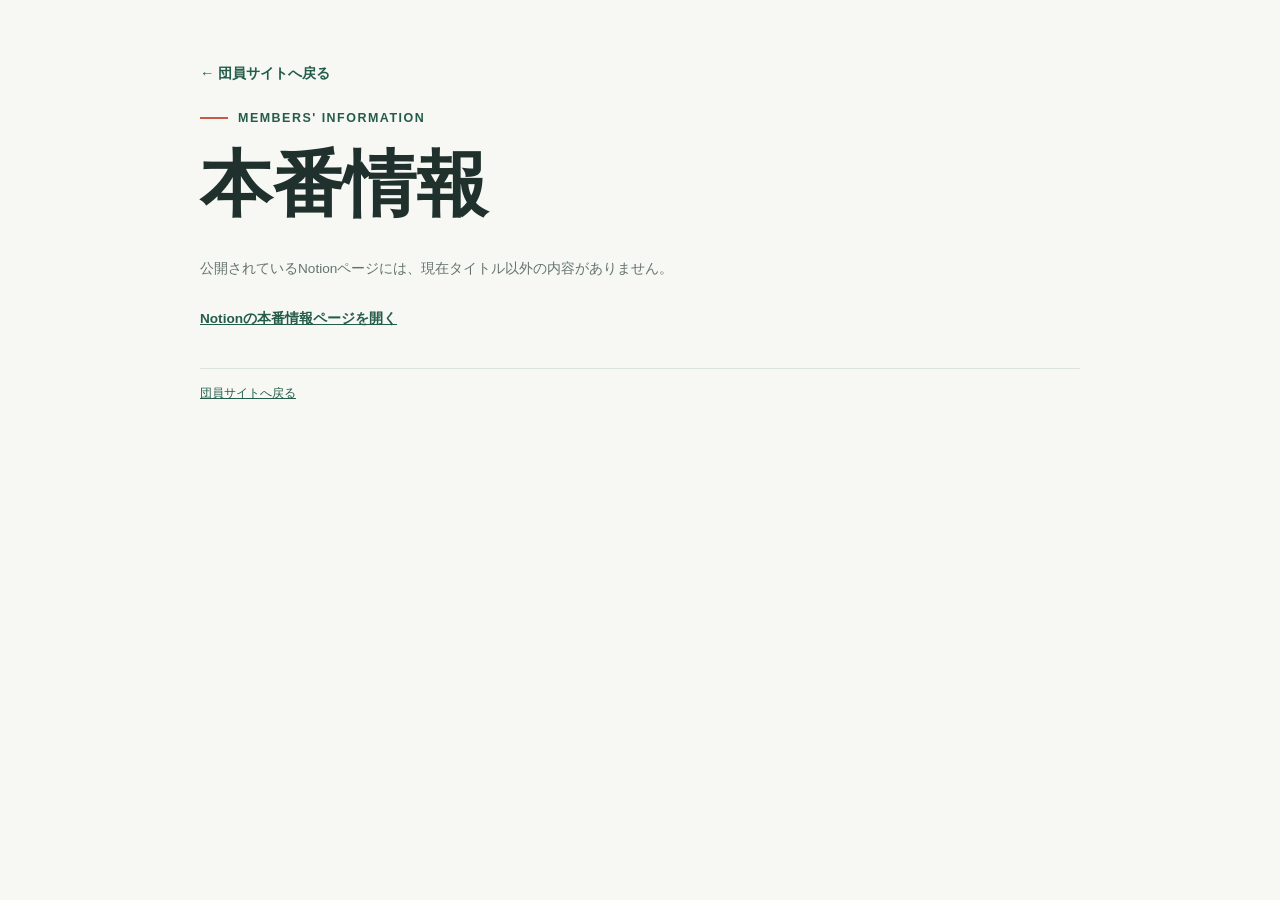
==== performance.html @ 3f071027 "first commit" ====
﻿<!doctype html>
<html lang="ja">
<head>
  <meta charset="utf-8">
  <meta name="viewport" content="width=device-width, initial-scale=1">
  <title>本番情報 | ナイトウフレンズオケ2026</title>
  <link rel="stylesheet" href="styles.css">
</head>
<body>
  <main class="page subpage">
    <a class="back-link" href="index.html">← 団員サイトへ戻る</a>
    <p class="eyebrow">MEMBERS' INFORMATION</p>
    <h1>本番情報</h1>
    <p class="source-note">公開されているNotionページには、現在タイトル以外の内容がありません。</p>
    <p class="source-note"><a class="text-link" href="https://quark-artichoke-0d2.notion.site/3d3b869cc94880dc9ee5d99ea80bceb1">Notionの本番情報ページを開く</a></p>
    <footer><a href="index.html">団員サイトへ戻る</a></footer>
  </main>
</body>
</html>
---- styles.css ----
:root {
  color-scheme: light;
  --ink: #20312d;
  --muted: #64736d;
  --paper: #f7f8f3;
  --surface: #ffffff;
  --line: #dce5dc;
  --green: #245c4b;
  --green-soft: #e6f0e9;
  --coral: #c65b43;
  --gold: #d7a642;
  font-family: "Yu Gothic", "Hiragino Kaku Gothic ProN", Meiryo, sans-serif;
}

* { box-sizing: border-box; }

body {
  margin: 0;
  min-width: 320px;
  color: var(--ink);
  background-color: var(--paper);
  background-image: radial-gradient(#d7e1d8 0.7px, transparent 0.7px);
  background-size: 18px 18px;
}

.page {
  width: min(100% - 40px, 880px);
  margin: 0 auto;
  padding: 64px 0 48px;
}

.eyebrow {
  display: flex;
  align-items: center;
  gap: 10px;
  margin: 0 0 18px;
  color: var(--green);
  font-size: 0.78rem;
  font-weight: 700;
  letter-spacing: 0.12em;
}

.eyebrow::before {
  width: 28px;
  height: 2px;
  content: "";
  background: var(--coral);
}

h1 {
  max-width: 760px;
  margin: 0;
  font-family: Georgia, "Yu Mincho", "Hiragino Mincho ProN", serif;
  font-size: clamp(2.2rem, 8vw, 4.5rem);
  font-weight: 600;
  line-height: 1.18;
}

.year { color: var(--coral); }

.intro {
  display: flex;
  align-items: center;
  gap: 16px;
  margin: 34px 0 42px;
  padding: 19px 22px;
  border-left: 4px solid var(--gold);
  background: var(--surface);
  box-shadow: 0 5px 20px rgb(32 49 45 / 5%);
}

.pin {
  flex: 0 0 auto;
  width: 10px;
  height: 10px;
  border-radius: 50%;
  background: var(--coral);
}

.intro p {
  margin: 0;
  font-size: 1.05rem;
  font-weight: 700;
  line-height: 1.6;
}

.section-heading {
  display: flex;
  align-items: baseline;
  gap: 12px;
  margin: 0 0 16px;
  font-size: 1rem;
  font-weight: 700;
}

.section-heading span {
  color: var(--muted);
  font-size: 0.75rem;
  font-weight: 500;
}

.links {
  display: grid;
  grid-template-columns: repeat(2, minmax(0, 1fr));
  gap: 12px;
}

.link-card {
  display: flex;
  min-height: 76px;
  align-items: center;
  justify-content: space-between;
  gap: 16px;
  padding: 18px 20px;
  border: 1px solid var(--line);
  background: var(--surface);
  color: var(--ink);
  text-decoration: none;
  transition: border-color 160ms ease, transform 160ms ease, box-shadow 160ms ease;
}

.link-card:hover {
  transform: translateY(-2px);
  border-color: var(--green);
  box-shadow: 0 8px 20px rgb(32 49 45 / 8%);
}

.link-card:focus-visible {
  outline: 3px solid var(--gold);
  outline-offset: 3px;
}

.link-label { font-weight: 700; }
.arrow { color: var(--coral); font-size: 1.2rem; }

footer {
  margin-top: 40px;
  padding-top: 16px;
  border-top: 1px solid var(--line);
  color: var(--muted);
  font-size: 0.78rem;
}

footer a { color: var(--green); }

.back-link {
  display: inline-block;
  margin-bottom: 28px;
  color: var(--green);
  font-size: 0.9rem;
  font-weight: 700;
  text-decoration: none;
}

.back-link:hover,
.text-link:hover { text-decoration: underline; }

.subpage h1 { margin-bottom: 28px; }

.content-section {
  margin-top: 28px;
  padding-top: 22px;
  border-top: 1px solid var(--line);
}

.content-section h2 {
  margin: 0 0 16px;
  font-size: 1.1rem;
}

.content-section p { line-height: 1.8; }

.schedule-scroll {
  overflow-x: auto;
  background: var(--surface);
}

.schedule {
  width: 100%;
  min-width: 760px;
  border-collapse: collapse;
  font-size: 0.92rem;
  line-height: 1.6;
}

.schedule th,
.schedule td {
  padding: 12px 14px;
  border-bottom: 1px solid var(--line);
  text-align: left;
  vertical-align: top;
}

.schedule th {
  background: var(--green-soft);
  color: var(--green);
  font-size: 0.82rem;
}

.schedule td:first-child { white-space: nowrap; }

.text-link {
  color: var(--green);
  font-weight: 700;
}

.source-note {
  margin-top: 32px;
  color: var(--muted);
  font-size: 0.85rem;
}

@media (max-width: 560px) {
  .page { width: min(100% - 32px, 880px); padding-top: 42px; }
  .links { grid-template-columns: 1fr; gap: 9px; }
  .link-card { min-height: 68px; }
  .intro { margin: 28px 0 34px; padding: 16px; }
  .back-link { margin-bottom: 22px; }
  .content-section { margin-top: 22px; padding-top: 18px; }
}

@media (prefers-reduced-motion: reduce) {
  *, *::before, *::after { scroll-behavior: auto !important; transition-duration: 0.01ms !important; }
}
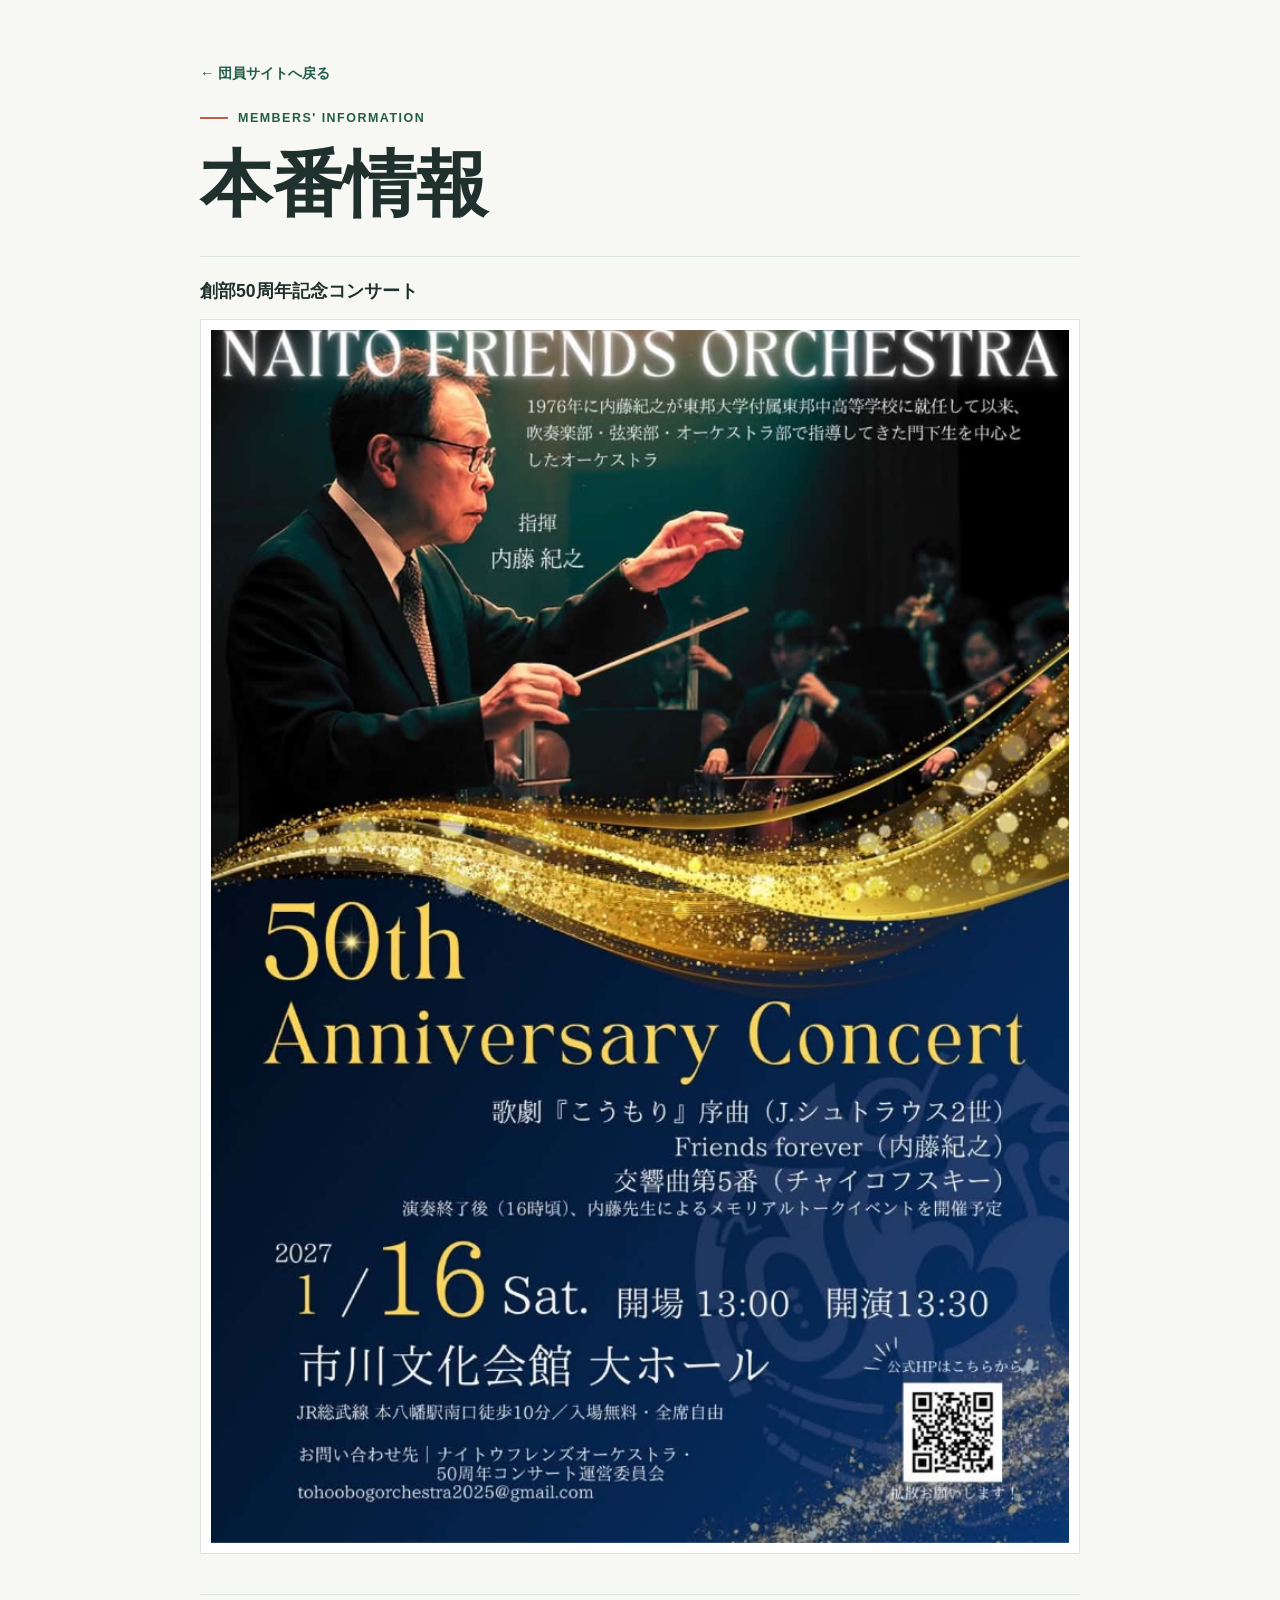
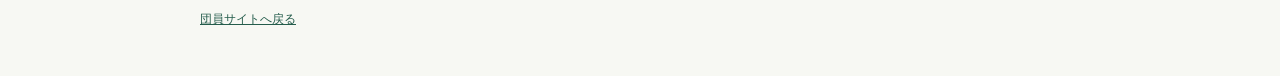
==== commit b2b8ea37: "ver2" ====
--- a/performance.html
+++ b/performance.html
@@ -11,8 +11,14 @@
     <a class="back-link" href="index.html">← 団員サイトへ戻る</a>
     <p class="eyebrow">MEMBERS' INFORMATION</p>
     <h1>本番情報</h1>
-    <p class="source-note">公開されているNotionページには、現在タイトル以外の内容がありません。</p>
-    <p class="source-note"><a class="text-link" href="https://quark-artichoke-0d2.notion.site/3d3b869cc94880dc9ee5d99ea80bceb1">Notionの本番情報ページを開く</a></p>
+    <section class="content-section">
+      <h2>創部50周年記念コンサート</h2>
+      <figure class="guide-image">
+        <a href="assets/anniversary-concert-flyer.png" target="_blank" rel="noopener">
+          <img src="assets/anniversary-concert-flyer.png" alt="ナイトウフレンズオーケストラ 50th Anniversary Concert チラシ">
+        </a>
+      </figure>
+    </section>
     <footer><a href="index.html">団員サイトへ戻る</a></footer>
   </main>
 </body>
--- a/styles.css
+++ b/styles.css
@@ -29,6 +29,131 @@
   padding: 64px 0 48px;
 }
 
+.home-page {
+  width: min(100% - 40px, 1040px);
+  padding-top: 40px;
+}
+
+.home-header .eyebrow {
+  justify-content: space-between;
+  margin-bottom: 20px;
+}
+
+.home-header .eyebrow span {
+  margin-left: auto;
+  color: var(--muted);
+  font-size: 0.7rem;
+  letter-spacing: 0.08em;
+}
+
+.event-highlight {
+  display: grid;
+  grid-template-columns: minmax(0, 1.35fr) minmax(250px, 0.8fr);
+  gap: 34px;
+  align-items: center;
+  padding: clamp(26px, 5vw, 52px);
+  border-bottom: 4px solid var(--gold);
+  background: #152b43;
+  color: #fff;
+  box-shadow: 0 14px 36px rgb(21 43 67 / 15%);
+}
+
+.event-kicker,
+.section-kicker {
+  margin: 0 0 12px;
+  color: var(--gold);
+  font-size: 0.72rem;
+  font-weight: 700;
+  letter-spacing: 0.14em;
+}
+
+.event-copy h1 {
+  max-width: 680px;
+  font-size: clamp(1.9rem, 4vw, 3.2rem);
+  line-height: 1.35;
+}
+
+.event-description {
+  margin: 16px 0 0;
+  color: rgb(255 255 255 / 78%);
+  line-height: 1.8;
+}
+
+.event-actions {
+  display: flex;
+  flex-wrap: wrap;
+  gap: 10px;
+  margin-top: 26px;
+}
+
+.event-button {
+  display: inline-flex;
+  min-height: 46px;
+  align-items: center;
+  justify-content: center;
+  gap: 12px;
+  padding: 10px 16px;
+  font-size: 0.88rem;
+  font-weight: 700;
+  text-decoration: none;
+  transition: background-color 160ms ease, transform 160ms ease;
+}
+
+.event-button:hover { transform: translateY(-2px); }
+
+.event-button:focus-visible {
+  outline: 3px solid #fff;
+  outline-offset: 3px;
+}
+
+.event-button--primary {
+  background: var(--gold);
+  color: #152b43;
+}
+
+.event-button--primary:hover { background: #e4bb61; }
+
+.event-button--secondary {
+  border: 1px solid rgb(255 255 255 / 45%);
+  color: #fff;
+}
+
+.event-button--secondary:hover { background: rgb(255 255 255 / 10%); }
+
+.event-facts {
+  padding-left: 26px;
+  border-left: 1px solid rgb(255 255 255 / 26%);
+}
+
+.event-facts p { margin: 0 0 19px; }
+
+.event-facts p > span:first-child {
+  display: block;
+  margin-bottom: 4px;
+  color: var(--gold);
+  font-size: 0.67rem;
+  font-weight: 700;
+  letter-spacing: 0.12em;
+}
+
+.event-facts strong {
+  font-size: 1rem;
+  line-height: 1.6;
+}
+
+.event-day,
+.event-time-separator { color: rgb(255 255 255 / 68%); }
+
+.event-facts .event-admission {
+  display: inline-block;
+  margin: 0;
+  padding: 6px 10px;
+  border: 1px solid rgb(215 166 66 / 65%);
+  color: #f0d48f;
+  font-size: 0.82rem;
+  font-weight: 700;
+}
+
 .eyebrow {
   display: flex;
   align-items: center;
@@ -104,6 +229,40 @@
   grid-template-columns: repeat(2, minmax(0, 1fr));
   gap: 12px;
 }
+
+.home-section { margin-top: 48px; }
+
+.home-section--secondary {
+  margin-top: 38px;
+  padding-top: 28px;
+  border-top: 1px solid var(--line);
+}
+
+.home-section-heading { margin-bottom: 18px; }
+
+.home-section-heading .section-kicker {
+  margin-bottom: 6px;
+  color: var(--green);
+}
+
+.home-section-heading h2 {
+  margin: 0;
+  font-size: 1.35rem;
+}
+
+.home-section-heading > p:last-child {
+  margin: 6px 0 0;
+  color: var(--muted);
+  font-size: 0.9rem;
+}
+
+.home-menu-grid {
+  display: grid;
+  grid-template-columns: repeat(3, minmax(0, 1fr));
+  gap: 12px;
+}
+
+.home-menu-grid--secondary { grid-template-columns: repeat(2, minmax(0, 1fr)); }
 
 .link-card {
   display: flex;
@@ -119,6 +278,24 @@
   transition: border-color 160ms ease, transform 160ms ease, box-shadow 160ms ease;
 }
 
+.home-card {
+  min-height: 108px;
+  align-items: flex-start;
+  padding: 20px;
+}
+
+.home-card-content {
+  display: grid;
+  gap: 8px;
+}
+
+.home-card-description {
+  color: var(--muted);
+  font-size: 0.8rem;
+  line-height: 1.5;
+  overflow-wrap: anywhere;
+}
+
 .link-card:hover {
   transform: translateY(-2px);
   border-color: var(--green);
@@ -132,6 +309,11 @@
 
 .link-label { font-weight: 700; }
 .arrow { color: var(--coral); font-size: 1.2rem; }
+
+.home-footer {
+  margin-top: 48px;
+  text-align: center;
+}
 
 footer {
   margin-top: 40px;
@@ -170,9 +352,49 @@
 
 .content-section p { line-height: 1.8; }
 
+.guide-steps {
+  padding-left: 1.5rem;
+  line-height: 1.8;
+}
+
+.guide-steps li { padding-left: 0.25rem; }
+
+.guide-image {
+  margin: 14px 0 22px;
+  padding: 10px;
+  border: 1px solid var(--line);
+  background: var(--surface);
+}
+
+.guide-image img {
+  display: block;
+  width: 100%;
+  height: auto;
+}
+
 .schedule-scroll {
   overflow-x: auto;
   background: var(--surface);
+}
+
+.schedule-calendar {
+  margin: 0 0 24px;
+  padding: 12px;
+  border: 1px solid var(--line);
+  background: var(--surface);
+  text-align: center;
+}
+
+.schedule-calendar img {
+  display: block;
+  width: 100%;
+  height: auto;
+}
+
+.schedule-calendar figcaption {
+  margin-top: 10px;
+  color: var(--muted);
+  font-size: 0.78rem;
 }
 
 .schedule {
@@ -210,8 +432,37 @@
   font-size: 0.85rem;
 }
 
+@media (max-width: 760px) {
+  .event-highlight { grid-template-columns: 1fr; }
+  .event-facts {
+    display: grid;
+    grid-template-columns: repeat(2, minmax(0, 1fr));
+    gap: 16px;
+    padding: 22px 0 0;
+    border-top: 1px solid rgb(255 255 255 / 26%);
+    border-left: 0;
+  }
+  .event-facts p { margin: 0; }
+  .home-menu-grid { grid-template-columns: repeat(2, minmax(0, 1fr)); }
+}
+
 @media (max-width: 560px) {
   .page { width: min(100% - 32px, 880px); padding-top: 42px; }
+  .home-page { width: min(100% - 32px, 1040px); padding-top: 28px; }
+  .home-header .eyebrow { margin-bottom: 16px; }
+  .event-highlight { gap: 24px; padding: 24px 20px; }
+  .event-copy h1 { font-size: clamp(1.7rem, 8vw, 2.25rem); }
+  .event-actions { flex-direction: column; }
+  .event-button { width: 100%; }
+  .event-facts {
+    grid-template-columns: 1fr;
+    gap: 14px;
+  }
+  .home-section { margin-top: 36px; }
+  .home-menu-grid,
+  .home-menu-grid--secondary { grid-template-columns: 1fr; }
+  .home-card { min-height: 76px; }
+  .home-footer { margin-top: 36px; }
   .links { grid-template-columns: 1fr; gap: 9px; }
   .link-card { min-height: 68px; }
   .intro { margin: 28px 0 34px; padding: 16px; }
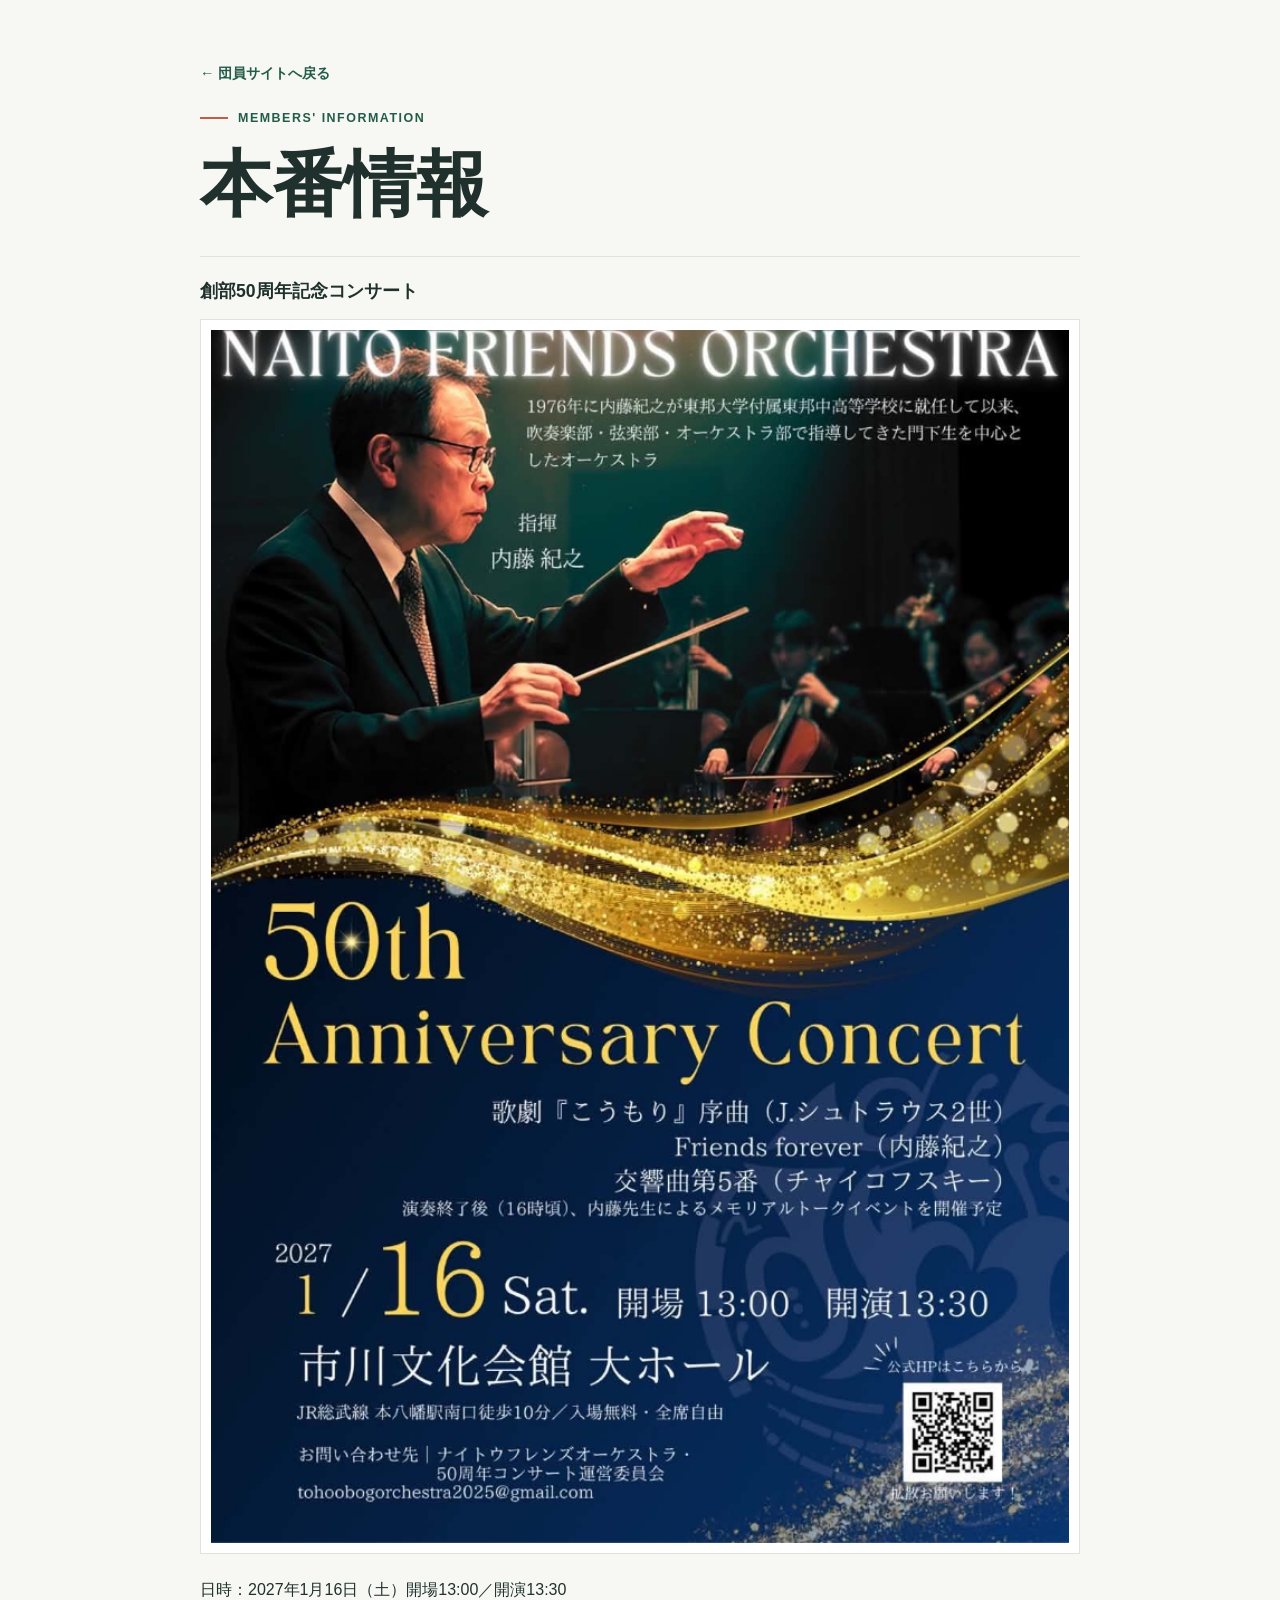
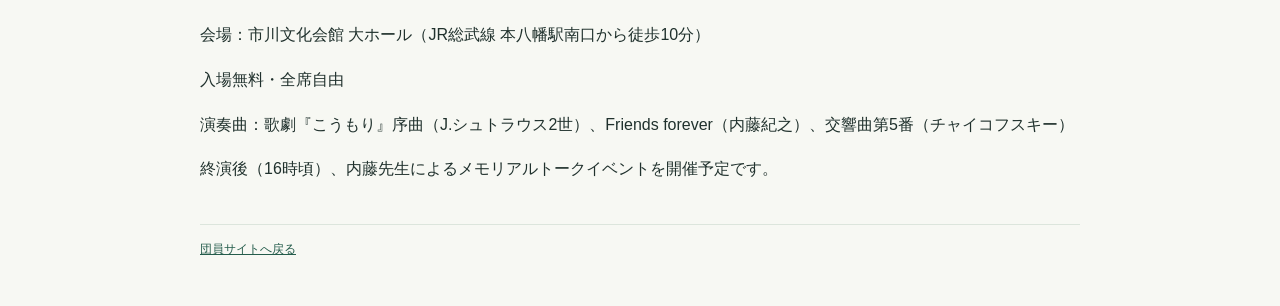
==== commit 6b339eed: "告知用HP追加、その他軽微な修正" ====
--- a/performance.html
+++ b/performance.html
@@ -4,7 +4,7 @@
   <meta charset="utf-8">
   <meta name="viewport" content="width=device-width, initial-scale=1">
   <title>本番情報 | ナイトウフレンズオケ2026</title>
-  <link rel="stylesheet" href="styles.css">
+  <link rel="stylesheet" href="styles.css?v=20261127-1">
 </head>
 <body>
   <main class="page subpage">
@@ -18,6 +18,11 @@
           <img src="assets/anniversary-concert-flyer.png" alt="ナイトウフレンズオーケストラ 50th Anniversary Concert チラシ">
         </a>
       </figure>
+      <p>日時：2027年1月16日（土）開場13:00／開演13:30</p>
+      <p>会場：市川文化会館 大ホール（JR総武線 本八幡駅南口から徒歩10分）</p>
+      <p>入場無料・全席自由</p>
+      <p>演奏曲：歌劇『こうもり』序曲（J.シュトラウス2世）、Friends forever（内藤紀之）、交響曲第5番（チャイコフスキー）</p>
+      <p>終演後（16時頃）、内藤先生によるメモリアルトークイベントを開催予定です。</p>
     </section>
     <footer><a href="index.html">団員サイトへ戻る</a></footer>
   </main>
--- a/styles.css
+++ b/styles.css
@@ -46,6 +46,59 @@
   letter-spacing: 0.08em;
 }
 
+.public-announcement {
+  display: grid;
+  grid-template-columns: auto 1fr auto;
+  gap: 18px;
+  align-items: center;
+  margin-bottom: 14px;
+  padding: 16px 20px;
+  border: 1px solid #b9c9db;
+  border-left: 5px solid var(--gold);
+  background: #eef4fa;
+  color: #152b43;
+  text-decoration: none;
+  transition: background-color 160ms ease, border-color 160ms ease, transform 160ms ease;
+}
+
+.public-announcement:hover {
+  transform: translateY(-2px);
+  border-color: #8fa8c2;
+  background: #f5f8fc;
+}
+
+.public-announcement:focus-visible {
+  outline: 3px solid var(--gold);
+  outline-offset: 3px;
+}
+
+.public-announcement__label {
+  padding: 6px 9px;
+  background: #152b43;
+  color: #fff;
+  font-size: 0.72rem;
+  font-weight: 700;
+  white-space: nowrap;
+}
+
+.public-announcement__body {
+  display: grid;
+  gap: 3px;
+}
+
+.public-announcement__body strong { font-size: 1rem; }
+
+.public-announcement__body span {
+  color: #52677e;
+  font-size: 0.82rem;
+}
+
+.public-announcement__arrow {
+  color: #152b43;
+  font-size: 1.25rem;
+  font-weight: 700;
+}
+
 .event-highlight {
   display: grid;
   grid-template-columns: minmax(0, 1.35fr) minmax(250px, 0.8fr);
@@ -399,7 +452,7 @@
 
 .schedule {
   width: 100%;
-  min-width: 760px;
+  min-width: 0;
   border-collapse: collapse;
   font-size: 0.92rem;
   line-height: 1.6;
@@ -419,7 +472,45 @@
   font-size: 0.82rem;
 }
 
-.schedule td:first-child { white-space: nowrap; }
+.schedule td:first-child {
+  min-width: 172px;
+  white-space: nowrap;
+}
+
+.schedule-date,
+.schedule-time { display: block; }
+
+.schedule-date { font-weight: 700; }
+
+.schedule-time {
+  color: var(--muted);
+  font-size: 0.84rem;
+}
+
+.schedule-repertoire {
+  display: grid;
+  gap: 2px;
+  margin: 0 0 8px;
+  padding: 0;
+  list-style: none;
+}
+
+.schedule-type,
+.schedule-percussion {
+  display: inline-flex;
+  align-items: center;
+  width: fit-content;
+  padding: 2px 9px;
+  background: var(--green-soft);
+  color: var(--green);
+  font-size: 0.75rem;
+  font-weight: 700;
+}
+
+.schedule-percussion--no {
+  background: #f0f1ee;
+  color: var(--muted);
+}
 
 .text-link {
   color: var(--green);
@@ -444,12 +535,85 @@
   }
   .event-facts p { margin: 0; }
   .home-menu-grid { grid-template-columns: repeat(2, minmax(0, 1fr)); }
+
+  .schedule-scroll {
+    overflow: visible;
+    background: transparent;
+  }
+
+  .schedule {
+    border-collapse: separate;
+    border-spacing: 0;
+    font-size: 0.9rem;
+  }
+
+  .schedule thead {
+    position: absolute;
+    width: 1px;
+    height: 1px;
+    overflow: hidden;
+    clip-path: inset(50%);
+    white-space: nowrap;
+  }
+
+  .schedule tbody {
+    display: grid;
+    gap: 12px;
+  }
+
+  .schedule tbody tr {
+    display: grid;
+    grid-template-columns: repeat(2, minmax(0, 1fr));
+    overflow: hidden;
+    border: 1px solid var(--line);
+    background: var(--surface);
+  }
+
+  .schedule td,
+  .schedule td:first-child {
+    display: flex;
+    min-width: 0;
+    flex-direction: column;
+    gap: 5px;
+    padding: 12px;
+    border: 0;
+    text-align: left;
+    white-space: normal;
+    overflow-wrap: anywhere;
+  }
+
+  .schedule td::before {
+    color: var(--muted);
+    content: attr(data-label);
+    font-size: 0.72rem;
+    font-weight: 700;
+  }
+
+  .schedule td:first-child,
+  .schedule td:nth-child(2) { grid-column: 1 / -1; }
+
+  .schedule td:first-child {
+    padding: 14px 12px;
+    border-bottom: 1px solid var(--line);
+    background: var(--green-soft);
+  }
+
+  .schedule-date { font-size: 1rem; }
 }
 
 @media (max-width: 560px) {
   .page { width: min(100% - 32px, 880px); padding-top: 42px; }
   .home-page { width: min(100% - 32px, 1040px); padding-top: 28px; }
   .home-header .eyebrow { margin-bottom: 16px; }
+  .public-announcement {
+    grid-template-columns: 1fr auto;
+    gap: 10px;
+    padding: 14px 16px;
+  }
+  .public-announcement__label {
+    grid-column: 1 / -1;
+    justify-self: start;
+  }
   .event-highlight { gap: 24px; padding: 24px 20px; }
   .event-copy h1 { font-size: clamp(1.7rem, 8vw, 2.25rem); }
   .event-actions { flex-direction: column; }
@@ -463,6 +627,8 @@
   .home-menu-grid--secondary { grid-template-columns: 1fr; }
   .home-card { min-height: 76px; }
   .home-footer { margin-top: 36px; }
+  .schedule td,
+  .schedule td:first-child { padding: 10px; }
   .links { grid-template-columns: 1fr; gap: 9px; }
   .link-card { min-height: 68px; }
   .intro { margin: 28px 0 34px; padding: 16px; }
